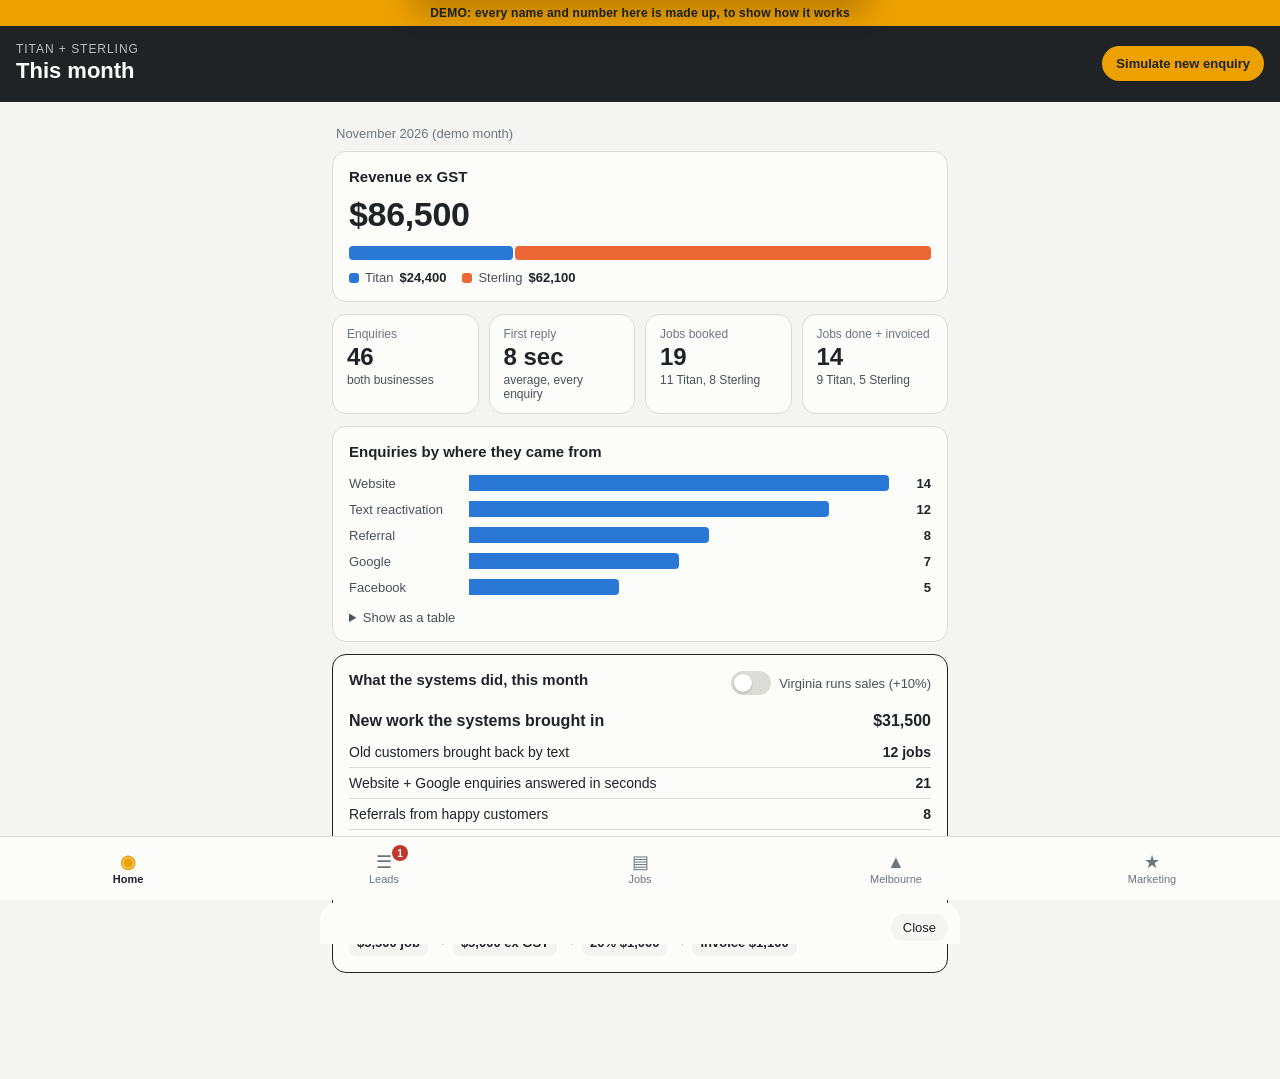
==== app/index.html @ 74ef2dd5 "Demo site and app for Sterling + Titan (all data made up)" ====
<!DOCTYPE html>
<html lang="en-AU">
<head>
<meta charset="utf-8">
<meta name="viewport" content="width=device-width, initial-scale=1, viewport-fit=cover">
<meta name="robots" content="noindex, nofollow">
<title>Hoists Hub (DEMO)</title>
<meta name="theme-color" content="#1f2326">
<meta name="apple-mobile-web-app-capable" content="yes">
<meta name="mobile-web-app-capable" content="yes">
<meta name="apple-mobile-web-app-status-bar-style" content="black-translucent">
<meta name="apple-mobile-web-app-title" content="Hoists Hub">
<link rel="manifest" href="manifest.webmanifest">
<link rel="icon" href="icon.svg" type="image/svg+xml">
<link rel="apple-touch-icon" href="icon-180.png">
<link rel="stylesheet" href="app.css">
</head>
<body>
<div class="demo-banner" role="note">DEMO: every name and number here is made up, to show how it works</div>

<header class="topbar">
  <div>
    <div class="topbar-kicker">Titan + Sterling</div>
    <h1 class="topbar-title" id="screen-title">This month</h1>
  </div>
  <button class="ping-btn" id="simulate" type="button">Simulate new enquiry</button>
</header>

<main id="main">

  <!-- HOME -->
  <section class="screen is-active" id="screen-home" data-title="This month" aria-labelledby="screen-title">
    <div class="month-line" id="month-line"></div>

    <div class="card">
      <h2 class="card-title">Revenue ex GST</h2>
      <div class="hero-number" id="rev-combined"></div>
      <div class="split-bar" id="rev-split" role="img"></div>
      <div class="legend" id="rev-legend"></div>
    </div>

    <div class="tiles" id="tiles"></div>

    <div class="card">
      <h2 class="card-title">Enquiries by where they came from</h2>
      <div class="chart" id="source-chart"></div>
      <details class="table-view">
        <summary>Show as a table</summary>
        <table id="source-table"></table>
      </details>
    </div>

    <div class="card deal-card">
      <div class="deal-head">
        <h2 class="card-title">What the systems did, this month</h2>
        <label class="toggle">
          <input type="checkbox" id="sales-toggle">
          <span class="toggle-track"><span class="toggle-thumb"></span></span>
          <span class="toggle-label">Virginia runs sales (+10%)</span>
        </label>
      </div>
      <table class="deal-table" id="deal-table"></table>
      <p class="deal-note">How my share works, one job at a time (the full breakdown is in your monthly report):</p>
      <ol class="gst-steps" id="gst-steps"></ol>
    </div>
  </section>

  <!-- LEADS -->
  <section class="screen" id="screen-leads" data-title="Leads">
    <div class="filter-row" id="lead-filters" role="tablist" aria-label="Filter leads by business"></div>
    <ul class="lead-list" id="lead-list"></ul>
  </section>

  <!-- JOBS -->
  <section class="screen" id="screen-jobs" data-title="Titan jobs">
    <div class="card intro-card">
      <h2 class="card-title">Same hours, bigger jobs</h2>
      <p>Jobs are booked by area so a day never crosses Sydney twice. Workshops with 4 or more hoists go first.</p>
      <div class="tiles tiles-3" id="job-tiles"></div>
    </div>
    <div id="job-days"></div>
  </section>

  <!-- MELBOURNE -->
  <section class="screen" id="screen-melb" data-title="Melbourne">
    <div class="tiles" id="melb-tiles"></div>
    <div class="card">
      <h2 class="card-title">Does the depot pay for itself?</h2>
      <div class="meter" id="depot-meter"></div>
      <p class="muted" id="depot-note"></p>
    </div>
    <div class="card">
      <h2 class="card-title">VIC pipeline</h2>
      <ul class="pipe-list" id="melb-pipe"></ul>
    </div>
  </section>

  <!-- MARKETING -->
  <section class="screen" id="screen-mkt" data-title="Marketing">
    <div class="card">
      <h2 class="card-title">This month's top 3</h2>
      <p class="muted">You ask for anything. Each month we pick three and work down the list.</p>
      <ol class="queue" id="queue-top"></ol>
    </div>
    <div class="card">
      <h2 class="card-title">Up next on the list</h2>
      <ul class="queue queue-next" id="queue-next"></ul>
    </div>
    <div class="card">
      <h2 class="card-title">Content this fortnight</h2>
      <div class="cal-strip" id="cal-strip"></div>
      <p class="muted">Built from the job photos and clips you send. You approve the plan, we post it.</p>
    </div>
  </section>

</main>

<!-- lead detail sheet -->
<div class="sheet-backdrop" id="sheet-backdrop" hidden></div>
<aside class="sheet" id="sheet" aria-hidden="true" aria-labelledby="sheet-title" role="dialog">
  <button class="sheet-close" id="sheet-close" type="button" aria-label="Close">Close</button>
  <div id="sheet-body"></div>
</aside>

<!-- notification -->
<div class="toast" id="toast" role="status" aria-live="polite"></div>

<!-- chart tooltip -->
<div class="tooltip" id="tooltip" hidden></div>

<nav class="tabbar" aria-label="Sections">
  <button class="tab is-active" data-screen="home" type="button"><span class="tab-icon" aria-hidden="true">&#9673;</span>Home</button>
  <button class="tab" data-screen="leads" type="button"><span class="tab-icon" aria-hidden="true">&#9776;</span>Leads<span class="tab-badge" id="lead-badge"></span></button>
  <button class="tab" data-screen="jobs" type="button"><span class="tab-icon" aria-hidden="true">&#9636;</span>Jobs</button>
  <button class="tab" data-screen="melb" type="button"><span class="tab-icon" aria-hidden="true">&#9650;</span>Melbourne</button>
  <button class="tab" data-screen="mkt" type="button"><span class="tab-icon" aria-hidden="true">&#9733;</span>Marketing</button>
</nav>

<script src="app.js"></script>
</body>
</html>
---- app/app.css ----
:root {
  --ink: #1f2326;
  --ink-2: #4a5157;
  --ink-3: #6e767c;
  --line: #dcdcd7;
  --surface: #fcfcfb;
  --bg: #f4f4f2;
  --accent: #eda100;
  --accent-ink: #1f2326;
  --titan: #2a78d6;
  --sterling: #eb6834;
  --good: #008300;
  --warn: #9a6a00;
  --bad: #c0362c;
  --radius: 14px;
  --tabbar-h: 64px;
  font-family: -apple-system, BlinkMacSystemFont, "Segoe UI", Roboto, Helvetica, Arial, sans-serif;
  color: var(--ink);
  background: var(--bg);
  -webkit-text-size-adjust: 100%;
}
* { box-sizing: border-box; }
html, body { overflow-x: hidden; }
body { margin: 0; min-height: 100vh; padding-bottom: calc(var(--tabbar-h) + env(safe-area-inset-bottom) + 16px); }
button { font: inherit; color: inherit; cursor: pointer; }
h1, h2, h3, p { margin: 0; }

.demo-banner {
  position: sticky; top: 0; z-index: 40;
  background: var(--accent); color: var(--accent-ink);
  font-size: 12px; font-weight: 700; text-align: center;
  padding: 6px 12px; padding-top: calc(6px + env(safe-area-inset-top));
  letter-spacing: .02em;
}

.topbar {
  display: flex; align-items: center; justify-content: space-between; gap: 12px;
  background: var(--ink); color: #fff; padding: 16px 16px 18px;
}
.topbar-kicker { font-size: 12px; color: #b9bfc3; text-transform: uppercase; letter-spacing: .08em; }
.topbar-title { font-size: 22px; font-weight: 750; margin-top: 2px; }
.ping-btn {
  flex: none;
  background: var(--accent); color: var(--accent-ink); border: 0; border-radius: 999px;
  padding: 10px 14px; font-size: 13px; font-weight: 700; white-space: nowrap;
}
.ping-btn:active { transform: scale(.97); }

main { max-width: 640px; margin: 0 auto; padding: 14px 12px; }
.screen { display: none; }
.screen.is-active { display: block; animation: fade .18s ease-out; }
@keyframes fade { from { transform: translateY(4px); } to { transform: none; } }

.month-line { font-size: 13px; color: var(--ink-3); margin: 2px 4px 10px; }
.muted { color: var(--ink-3); font-size: 13px; margin-top: 8px; line-height: 1.45; }

.card {
  background: var(--surface); border: 1px solid var(--line); border-radius: var(--radius);
  padding: 16px; margin-bottom: 12px;
}
.card-title { font-size: 15px; font-weight: 700; margin-bottom: 10px; }
.intro-card p { color: var(--ink-2); font-size: 14px; line-height: 1.45; margin-bottom: 12px; }

.hero-number { font-size: 34px; font-weight: 800; letter-spacing: -.01em; }

.split-bar { display: flex; gap: 2px; height: 14px; margin: 12px 0 10px; }
.split-seg { height: 100%; border-radius: 4px; }
.legend { display: flex; flex-wrap: wrap; gap: 6px 16px; font-size: 13px; color: var(--ink-2); }
.legend-item { display: inline-flex; align-items: center; gap: 6px; }
.legend-swatch { width: 10px; height: 10px; border-radius: 3px; display: inline-block; }
.legend-value { color: var(--ink); font-weight: 650; }

.tiles { display: grid; grid-template-columns: repeat(2, minmax(0, 1fr)); gap: 10px; margin-bottom: 12px; }
.tiles-3 { grid-template-columns: repeat(3, minmax(0, 1fr)); margin-bottom: 0; }
.tile { min-width: 0; overflow-wrap: anywhere; background: var(--surface); border: 1px solid var(--line); border-radius: var(--radius); padding: 12px 14px; }
.intro-card .tile { min-width: 0; overflow-wrap: anywhere; background: var(--bg); border: 0; }
.tile-label { font-size: 12px; color: var(--ink-3); }
.tile-value { font-size: 24px; font-weight: 800; margin-top: 2px; }
.tile-sub { font-size: 12px; color: var(--ink-2); margin-top: 2px; }

/* bar chart */
.chart { width: 100%; }
.bar-row { display: grid; grid-template-columns: 112px minmax(0, 1fr) 34px; align-items: center; gap: 8px; padding: 5px 0; }
.bar-label { font-size: 13px; color: var(--ink-2); }
.bar-track { height: 16px; position: relative; }
.bar-fill { height: 100%; border-radius: 0 4px 4px 0; background: var(--titan); min-width: 2px; }
.bar-value { font-size: 13px; font-weight: 650; text-align: right; }
.bar-row:hover .bar-fill, .bar-row:focus .bar-fill { filter: brightness(.9); }
.bar-row:focus { outline: 2px solid var(--accent); outline-offset: 2px; border-radius: 6px; }
.table-view { margin-top: 10px; font-size: 13px; color: var(--ink-2); }
.table-view summary { cursor: pointer; }
.table-view table { width: 100%; border-collapse: collapse; margin-top: 8px; }
.table-view td, .table-view th { text-align: left; padding: 4px 0; border-bottom: 1px solid var(--line); }
.table-view td:last-child, .table-view th:last-child { text-align: right; }

/* deal */
.deal-card { border-color: var(--ink); }
.deal-head { display: flex; justify-content: space-between; align-items: flex-start; gap: 10px; flex-wrap: wrap; }
.deal-table { width: 100%; border-collapse: collapse; font-size: 14px; margin-top: 4px; }
.deal-table td { padding: 7px 0; border-bottom: 1px solid var(--line); }
.deal-table td:last-child { text-align: right; font-weight: 650; white-space: nowrap; }
.deal-table tr.minus td { color: var(--ink-3); }
.deal-table tr.total td { font-weight: 800; font-size: 16px; border-bottom: 0; padding-top: 10px; }
.deal-table tr.sub td { font-weight: 750; }
.deal-note { font-size: 13px; color: var(--ink-3); margin-top: 14px; }
.gst-steps { list-style: none; padding: 0; margin: 8px 0 0; display: flex; flex-wrap: wrap; gap: 6px; align-items: center; font-size: 13px; }
.gst-steps li { background: var(--bg); border-radius: 8px; padding: 6px 8px; font-weight: 600; }
.gst-steps li.arrow { background: none; padding: 0; color: var(--ink-3); font-weight: 400; }

.toggle { display: inline-flex; align-items: center; gap: 8px; font-size: 13px; color: var(--ink-2); cursor: pointer; }
.toggle input { position: absolute; opacity: 0; width: 1px; height: 1px; }
.toggle-track { width: 40px; height: 24px; border-radius: 999px; background: var(--line); position: relative; transition: background .15s; flex: none; }
.toggle-thumb { position: absolute; top: 3px; left: 3px; width: 18px; height: 18px; border-radius: 50%; background: #fff; box-shadow: 0 1px 2px rgba(0,0,0,.25); transition: left .15s; }
.toggle input:checked + .toggle-track { background: var(--ink); }
.toggle input:checked + .toggle-track .toggle-thumb { left: 19px; }
.toggle input:focus-visible + .toggle-track { outline: 2px solid var(--accent); outline-offset: 2px; }

/* leads */
.filter-row { display: flex; gap: 6px; margin-bottom: 10px; overflow-x: auto; }
.chip { border: 1px solid var(--line); background: var(--surface); border-radius: 999px; padding: 7px 12px; font-size: 13px; white-space: nowrap; }
.chip.is-on { background: var(--ink); color: #fff; border-color: var(--ink); }
.lead-list { list-style: none; margin: 0; padding: 0; }
.lead {
  display: grid; grid-template-columns: 1fr auto; gap: 4px 10px; width: 100%; text-align: left;
  background: var(--surface); border: 1px solid var(--line); border-radius: var(--radius);
  padding: 12px 14px; margin-bottom: 8px;
}
.lead-name { font-weight: 700; font-size: 15px; }
.lead-what { font-size: 13px; color: var(--ink-2); grid-column: 1 / 2; }
.lead-meta { font-size: 12px; color: var(--ink-3); grid-column: 1 / -1; display: flex; gap: 10px; flex-wrap: wrap; align-items: center; }
.biz-dot { width: 8px; height: 8px; border-radius: 50%; display: inline-block; margin-right: 4px; vertical-align: 1px; }
.status { font-size: 12px; font-weight: 700; border-radius: 999px; padding: 3px 8px; align-self: start; white-space: nowrap; }
.status::before { margin-right: 4px; }
.st-new { background: #fff3d6; color: #6b4a00; } .st-new::before { content: "\25CF"; }
.st-replied { background: #e6eef9; color: #1c4f8f; } .st-replied::before { content: "\21A9"; }
.st-booked { background: #e4f2e4; color: #145c14; } .st-booked::before { content: "\2713"; }
.st-won { background: var(--good); color: #fff; } .st-won::before { content: "$"; }
.st-lost { background: #eeeeec; color: var(--ink-3); } .st-lost::before { content: "\2715"; }

/* sheet */
.sheet-backdrop { position: fixed; inset: 0; background: rgba(15,18,20,.45); z-index: 60; }
.sheet {
  position: fixed; left: 0; right: 0; bottom: 0; z-index: 61;
  max-width: 640px; margin: 0 auto; max-height: 86vh; overflow-y: auto;
  background: var(--surface); border-radius: 18px 18px 0 0; padding: 18px 18px calc(24px + env(safe-area-inset-bottom));
  transform: translateY(105%); transition: transform .22s ease-out;
}
.sheet.is-open { transform: none; }
.sheet-close { position: absolute; top: 12px; right: 12px; border: 0; background: var(--bg); border-radius: 999px; padding: 6px 12px; font-size: 13px; }
.sheet h3 { font-size: 19px; margin: 4px 70px 4px 0; }
.sheet .kv { display: grid; grid-template-columns: 110px 1fr; gap: 6px 10px; font-size: 14px; margin: 12px 0 16px; }
.sheet .kv dt { color: var(--ink-3); }
.sheet .kv dd { margin: 0; }
.timeline { list-style: none; margin: 0; padding: 0 0 0 18px; border-left: 2px solid var(--line); }
.timeline li { position: relative; padding: 0 0 14px 6px; font-size: 14px; }
.timeline li::before { content: ""; position: absolute; left: -25px; top: 3px; width: 12px; height: 12px; border-radius: 50%; background: var(--surface); border: 2px solid var(--ink-3); }
.timeline li.done::before { background: var(--ink); border-color: var(--ink); }
.timeline li.todo { color: var(--ink-3); }
.timeline .t-time { font-size: 12px; color: var(--ink-3); display: block; }
.quote { background: var(--bg); border-radius: 10px; padding: 10px 12px; font-size: 14px; margin: 4px 0 0; color: var(--ink-2); }

/* jobs */
.day { margin-bottom: 14px; }
.day-head { display: flex; justify-content: space-between; align-items: baseline; margin: 4px 4px 8px; }
.day-name { font-weight: 750; font-size: 15px; }
.day-area { font-size: 13px; color: var(--ink-3); }
.job { background: var(--surface); border: 1px solid var(--line); border-radius: var(--radius); padding: 12px 14px; margin-bottom: 8px; display: grid; grid-template-columns: 1fr auto; gap: 2px 10px; }
.job-title { font-weight: 700; }
.job-sub { font-size: 13px; color: var(--ink-2); }
.job-value { font-weight: 750; text-align: right; }
.flag { display: inline-block; background: var(--ink); color: #fff; font-size: 11px; font-weight: 700; border-radius: 6px; padding: 2px 6px; margin-left: 6px; vertical-align: 2px; }

/* melbourne */
.meter { margin: 6px 0 4px; }
.meter-row { display: grid; grid-template-columns: 120px minmax(0, 1fr); gap: 8px; align-items: center; margin-bottom: 8px; font-size: 13px; color: var(--ink-2); }
.meter-track { height: 18px; background: var(--bg); border-radius: 4px; position: relative; }
.meter-fill { height: 100%; border-radius: 0 4px 4px 0; }
.meter-val { font-weight: 700; color: var(--ink); }
.pipe-list { list-style: none; margin: 0; padding: 0; }
.pipe-list li { display: grid; grid-template-columns: 1fr auto; gap: 2px 10px; padding: 10px 0; border-bottom: 1px solid var(--line); font-size: 14px; }
.pipe-list li:last-child { border-bottom: 0; }
.pipe-sub { font-size: 12px; color: var(--ink-3); }

/* marketing */
.queue { margin: 10px 0 0; padding: 0; list-style: none; counter-reset: q; }
.queue li { display: grid; grid-template-columns: 30px 1fr auto; gap: 2px 10px; padding: 10px 0; border-bottom: 1px solid var(--line); align-items: start; }
.queue li:last-child { border-bottom: 0; }
#queue-top li::before { counter-increment: q; content: counter(q); width: 26px; height: 26px; border-radius: 50%; background: var(--ink); color: #fff; font-weight: 700; font-size: 13px; display: grid; place-items: center; }
.queue-next li { grid-template-columns: 1fr auto; }
.q-title { font-weight: 700; font-size: 14px; }
.q-sub { font-size: 12px; color: var(--ink-3); grid-column: 2 / 3; }
.queue-next .q-sub { grid-column: 1 / 2; }
.q-state { font-size: 12px; font-weight: 700; color: var(--ink-2); white-space: nowrap; }
.cal-strip { display: grid; grid-template-columns: repeat(7, minmax(0, 1fr)); gap: 4px; }
.cal-day { background: var(--bg); border-radius: 8px; padding: 6px 4px; min-height: 66px; font-size: 11px; text-align: center; }
.cal-date { font-weight: 700; color: var(--ink-2); display: block; margin-bottom: 4px; }
.cal-post { display: block; font-size: 10px; line-height: 1.2; overflow-wrap: anywhere; border-radius: 5px; padding: 3px 2px; margin-top: 3px; color: #fff; font-weight: 650; }
.cal-post.titan { background: var(--titan); }
.cal-post.sterling { background: var(--sterling); }

/* toast */
.toast {
  position: fixed; left: 12px; right: 12px; top: calc(14px + env(safe-area-inset-top)); z-index: 80;
  max-width: 460px; margin: 0 auto;
  background: rgba(31,35,38,.97); color: #fff; border-radius: 16px; padding: 12px 14px;
  box-shadow: 0 10px 30px rgba(0,0,0,.3);
  transform: translateY(-160%); transition: transform .3s cubic-bezier(.2,.9,.3,1.2);
}
.toast.is-on { transform: none; }
.toast-app { font-size: 11px; color: #b9bfc3; text-transform: uppercase; letter-spacing: .06em; display: flex; justify-content: space-between; }
.toast-title { font-weight: 750; margin-top: 4px; }
.toast-body { font-size: 14px; color: #e3e6e8; margin-top: 2px; line-height: 1.4; }
.toast-reply { font-size: 12px; color: var(--accent); margin-top: 6px; }

/* tooltip */
.tooltip { position: fixed; z-index: 90; pointer-events: none; background: var(--ink); color: #fff; font-size: 12px; padding: 6px 8px; border-radius: 6px; max-width: 220px; }

/* tabbar */
.tabbar {
  position: fixed; left: 0; right: 0; bottom: 0; z-index: 50;
  display: grid; grid-template-columns: repeat(5, minmax(0, 1fr));
  background: var(--surface); border-top: 1px solid var(--line);
  padding-bottom: env(safe-area-inset-bottom); height: calc(var(--tabbar-h) + env(safe-area-inset-bottom));
}
.tab { background: none; border: 0; display: flex; flex-direction: column; align-items: center; justify-content: center; gap: 2px; font-size: 11px; color: var(--ink-3); position: relative; }
.tab-icon { font-size: 18px; line-height: 1; }
.tab.is-active { color: var(--ink); font-weight: 700; }
.tab.is-active .tab-icon { color: var(--accent); }
.tab-badge { position: absolute; top: 8px; left: calc(50% + 8px); background: var(--bad); color: #fff; font-size: 10px; font-weight: 700; border-radius: 999px; min-width: 16px; height: 16px; padding: 0 4px; display: none; align-items: center; justify-content: center; }
.tab-badge.is-on { display: inline-flex; }

@media (min-width: 700px) {
  main { padding-top: 22px; }
  .tiles { grid-template-columns: repeat(4, minmax(0, 1fr)); }
  .tiles-3 { grid-template-columns: repeat(3, minmax(0, 1fr)); }
}
@media (prefers-reduced-motion: reduce) {
  * { transition: none !important; animation: none !important; }
}
@media (forced-colors: active) {
  .split-seg, .bar-fill, .meter-fill, .cal-post { forced-color-adjust: none; border: 1px solid CanvasText; }
}

.tiles-3 .tile { padding: 10px; }
.tiles-3 .tile-value { font-size: 19px; }
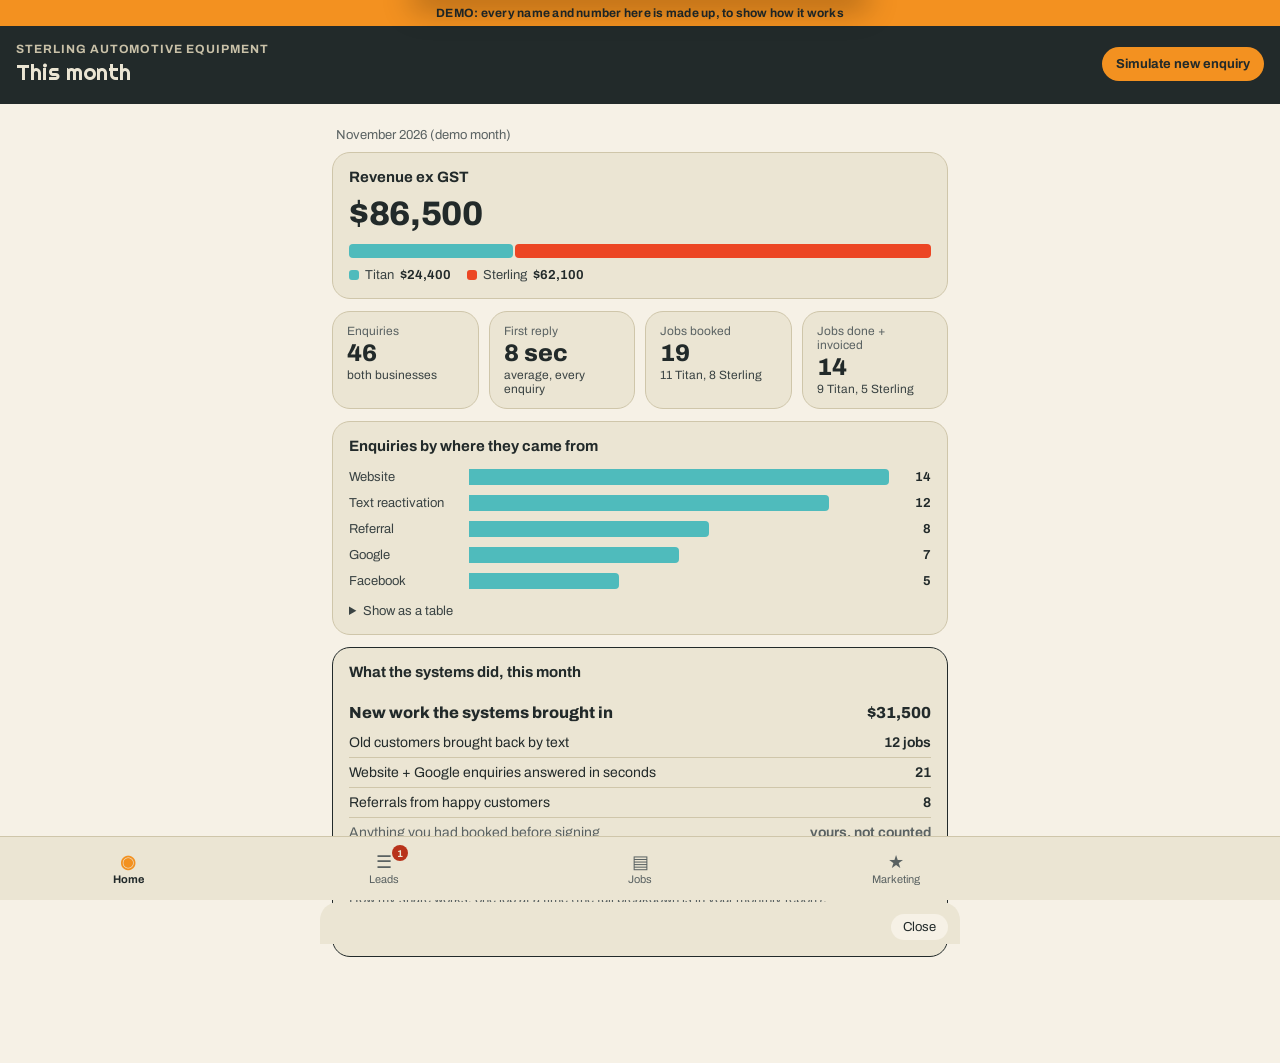
==== commit 959cab10: "Sterling-only 3D rebuild; drop Melbourne page, sales toggle and invoice line" ====
--- a/app/index.html
+++ b/app/index.html
@@ -5,7 +5,7 @@
 <meta name="viewport" content="width=device-width, initial-scale=1, viewport-fit=cover">
 <meta name="robots" content="noindex, nofollow">
 <title>Hoists Hub (DEMO)</title>
-<meta name="theme-color" content="#1f2326">
+<meta name="theme-color" content="#222A2A">
 <meta name="apple-mobile-web-app-capable" content="yes">
 <meta name="mobile-web-app-capable" content="yes">
 <meta name="apple-mobile-web-app-status-bar-style" content="black-translucent">
@@ -13,6 +13,8 @@
 <link rel="manifest" href="manifest.webmanifest">
 <link rel="icon" href="icon.svg" type="image/svg+xml">
 <link rel="apple-touch-icon" href="icon-180.png">
+<link rel="preconnect" href="https://fonts.googleapis.com"><link rel="preconnect" href="https://fonts.gstatic.com" crossorigin>
+<link rel="stylesheet" href="https://fonts.googleapis.com/css2?family=Archivo:wght@400;500;600;700;800&family=Righteous&display=swap">
 <link rel="stylesheet" href="app.css">
 </head>
 <body>
@@ -20,7 +22,7 @@
 
 <header class="topbar">
   <div>
-    <div class="topbar-kicker">Titan + Sterling</div>
+    <div class="topbar-kicker">Sterling Automotive Equipment</div>
     <h1 class="topbar-title" id="screen-title">This month</h1>
   </div>
   <button class="ping-btn" id="simulate" type="button">Simulate new enquiry</button>
@@ -53,11 +55,6 @@
     <div class="card deal-card">
       <div class="deal-head">
         <h2 class="card-title">What the systems did, this month</h2>
-        <label class="toggle">
-          <input type="checkbox" id="sales-toggle">
-          <span class="toggle-track"><span class="toggle-thumb"></span></span>
-          <span class="toggle-label">Virginia runs sales (+10%)</span>
-        </label>
       </div>
       <table class="deal-table" id="deal-table"></table>
       <p class="deal-note">How my share works, one job at a time (the full breakdown is in your monthly report):</p>
@@ -79,20 +76,6 @@
       <div class="tiles tiles-3" id="job-tiles"></div>
     </div>
     <div id="job-days"></div>
-  </section>
-
-  <!-- MELBOURNE -->
-  <section class="screen" id="screen-melb" data-title="Melbourne">
-    <div class="tiles" id="melb-tiles"></div>
-    <div class="card">
-      <h2 class="card-title">Does the depot pay for itself?</h2>
-      <div class="meter" id="depot-meter"></div>
-      <p class="muted" id="depot-note"></p>
-    </div>
-    <div class="card">
-      <h2 class="card-title">VIC pipeline</h2>
-      <ul class="pipe-list" id="melb-pipe"></ul>
-    </div>
   </section>
 
   <!-- MARKETING -->
@@ -132,7 +115,6 @@
   <button class="tab is-active" data-screen="home" type="button"><span class="tab-icon" aria-hidden="true">&#9673;</span>Home</button>
   <button class="tab" data-screen="leads" type="button"><span class="tab-icon" aria-hidden="true">&#9776;</span>Leads<span class="tab-badge" id="lead-badge"></span></button>
   <button class="tab" data-screen="jobs" type="button"><span class="tab-icon" aria-hidden="true">&#9636;</span>Jobs</button>
-  <button class="tab" data-screen="melb" type="button"><span class="tab-icon" aria-hidden="true">&#9650;</span>Melbourne</button>
   <button class="tab" data-screen="mkt" type="button"><span class="tab-icon" aria-hidden="true">&#9733;</span>Marketing</button>
 </nav>
 
--- a/app/app.css
+++ b/app/app.css
@@ -1,20 +1,20 @@
 :root {
-  --ink: #1f2326;
-  --ink-2: #4a5157;
-  --ink-3: #6e767c;
-  --line: #dcdcd7;
-  --surface: #fcfcfb;
-  --bg: #f4f4f2;
-  --accent: #eda100;
-  --accent-ink: #1f2326;
-  --titan: #2a78d6;
-  --sterling: #eb6834;
-  --good: #008300;
-  --warn: #9a6a00;
-  --bad: #c0362c;
-  --radius: 14px;
+  --ink: #222A2A;
+  --ink-2: #3A4343;
+  --ink-3: #5A6262;
+  --line: #CFC6AA;
+  --surface: #EBE5D3;
+  --bg: #F6F1E6;
+  --accent: #F39120;
+  --accent-ink: #222A2A;
+  --titan: #4FBBBC;
+  --sterling: #EC4624;
+  --good: #2A6E6F;
+  --warn: #8A4A0C;
+  --bad: #B8321A;
+  --radius: 18px;
   --tabbar-h: 64px;
-  font-family: -apple-system, BlinkMacSystemFont, "Segoe UI", Roboto, Helvetica, Arial, sans-serif;
+  font-family: "Archivo", "Helvetica Neue", Arial, sans-serif;
   color: var(--ink);
   background: var(--bg);
   -webkit-text-size-adjust: 100%;
@@ -35,10 +35,10 @@
 
 .topbar {
   display: flex; align-items: center; justify-content: space-between; gap: 12px;
-  background: var(--ink); color: #fff; padding: 16px 16px 18px;
-}
-.topbar-kicker { font-size: 12px; color: #b9bfc3; text-transform: uppercase; letter-spacing: .08em; }
-.topbar-title { font-size: 22px; font-weight: 750; margin-top: 2px; }
+  background: var(--ink); color: #EBE5D3; padding: 16px 16px 18px;
+}
+.topbar-kicker { font-size: 12px; font-weight: 700; color: #C9C1A8; text-transform: uppercase; letter-spacing: .08em; }
+.topbar-title { font-family: "Righteous", "Bungee", system-ui, sans-serif; font-size: 22px; font-weight: 400; margin-top: 2px; }
 .ping-btn {
   flex: none;
   background: var(--accent); color: var(--accent-ink); border: 0; border-radius: 999px;
@@ -110,7 +110,7 @@
 .toggle { display: inline-flex; align-items: center; gap: 8px; font-size: 13px; color: var(--ink-2); cursor: pointer; }
 .toggle input { position: absolute; opacity: 0; width: 1px; height: 1px; }
 .toggle-track { width: 40px; height: 24px; border-radius: 999px; background: var(--line); position: relative; transition: background .15s; flex: none; }
-.toggle-thumb { position: absolute; top: 3px; left: 3px; width: 18px; height: 18px; border-radius: 50%; background: #fff; box-shadow: 0 1px 2px rgba(0,0,0,.25); transition: left .15s; }
+.toggle-thumb { position: absolute; top: 3px; left: 3px; width: 18px; height: 18px; border-radius: 50%; background: #EBE5D3; box-shadow: 0 1px 2px rgba(0,0,0,.25); transition: left .15s; }
 .toggle input:checked + .toggle-track { background: var(--ink); }
 .toggle input:checked + .toggle-track .toggle-thumb { left: 19px; }
 .toggle input:focus-visible + .toggle-track { outline: 2px solid var(--accent); outline-offset: 2px; }
@@ -118,7 +118,7 @@
 /* leads */
 .filter-row { display: flex; gap: 6px; margin-bottom: 10px; overflow-x: auto; }
 .chip { border: 1px solid var(--line); background: var(--surface); border-radius: 999px; padding: 7px 12px; font-size: 13px; white-space: nowrap; }
-.chip.is-on { background: var(--ink); color: #fff; border-color: var(--ink); }
+.chip.is-on { background: var(--ink); color: #EBE5D3; border-color: var(--ink); }
 .lead-list { list-style: none; margin: 0; padding: 0; }
 .lead {
   display: grid; grid-template-columns: 1fr auto; gap: 4px 10px; width: 100%; text-align: left;
@@ -131,11 +131,11 @@
 .biz-dot { width: 8px; height: 8px; border-radius: 50%; display: inline-block; margin-right: 4px; vertical-align: 1px; }
 .status { font-size: 12px; font-weight: 700; border-radius: 999px; padding: 3px 8px; align-self: start; white-space: nowrap; }
 .status::before { margin-right: 4px; }
-.st-new { background: #fff3d6; color: #6b4a00; } .st-new::before { content: "\25CF"; }
-.st-replied { background: #e6eef9; color: #1c4f8f; } .st-replied::before { content: "\21A9"; }
-.st-booked { background: #e4f2e4; color: #145c14; } .st-booked::before { content: "\2713"; }
-.st-won { background: var(--good); color: #fff; } .st-won::before { content: "$"; }
-.st-lost { background: #eeeeec; color: var(--ink-3); } .st-lost::before { content: "\2715"; }
+.st-new { background: #F8D9B0; color: #6A3708; } .st-new::before { content: "\25CF"; }
+.st-replied { background: #CDEAEA; color: #1E5859; } .st-replied::before { content: "\21A9"; }
+.st-booked { background: #D3E9D9; color: #1E5A33; } .st-booked::before { content: "\2713"; }
+.st-won { background: var(--good); color: #EBE5D3; } .st-won::before { content: "$"; }
+.st-lost { background: #D6CDB2; color: var(--ink-3); } .st-lost::before { content: "\2715"; }
 
 /* sheet */
 .sheet-backdrop { position: fixed; inset: 0; background: rgba(15,18,20,.45); z-index: 60; }
@@ -168,7 +168,7 @@
 .job-title { font-weight: 700; }
 .job-sub { font-size: 13px; color: var(--ink-2); }
 .job-value { font-weight: 750; text-align: right; }
-.flag { display: inline-block; background: var(--ink); color: #fff; font-size: 11px; font-weight: 700; border-radius: 6px; padding: 2px 6px; margin-left: 6px; vertical-align: 2px; }
+.flag { display: inline-block; background: var(--ink); color: #EBE5D3; font-size: 11px; font-weight: 700; border-radius: 6px; padding: 2px 6px; margin-left: 6px; vertical-align: 2px; }
 
 /* melbourne */
 .meter { margin: 6px 0 4px; }
@@ -185,7 +185,7 @@
 .queue { margin: 10px 0 0; padding: 0; list-style: none; counter-reset: q; }
 .queue li { display: grid; grid-template-columns: 30px 1fr auto; gap: 2px 10px; padding: 10px 0; border-bottom: 1px solid var(--line); align-items: start; }
 .queue li:last-child { border-bottom: 0; }
-#queue-top li::before { counter-increment: q; content: counter(q); width: 26px; height: 26px; border-radius: 50%; background: var(--ink); color: #fff; font-weight: 700; font-size: 13px; display: grid; place-items: center; }
+#queue-top li::before { counter-increment: q; content: counter(q); width: 26px; height: 26px; border-radius: 50%; background: var(--ink); color: #EBE5D3; font-weight: 700; font-size: 13px; display: grid; place-items: center; }
 .queue-next li { grid-template-columns: 1fr auto; }
 .q-title { font-weight: 700; font-size: 14px; }
 .q-sub { font-size: 12px; color: var(--ink-3); grid-column: 2 / 3; }
@@ -194,7 +194,7 @@
 .cal-strip { display: grid; grid-template-columns: repeat(7, minmax(0, 1fr)); gap: 4px; }
 .cal-day { background: var(--bg); border-radius: 8px; padding: 6px 4px; min-height: 66px; font-size: 11px; text-align: center; }
 .cal-date { font-weight: 700; color: var(--ink-2); display: block; margin-bottom: 4px; }
-.cal-post { display: block; font-size: 10px; line-height: 1.2; overflow-wrap: anywhere; border-radius: 5px; padding: 3px 2px; margin-top: 3px; color: #fff; font-weight: 650; }
+.cal-post { display: block; font-size: 10px; line-height: 1.2; overflow-wrap: anywhere; border-radius: 5px; padding: 3px 2px; margin-top: 3px; color: #EBE5D3; font-weight: 650; }
 .cal-post.titan { background: var(--titan); }
 .cal-post.sterling { background: var(--sterling); }
 
@@ -202,18 +202,18 @@
 .toast {
   position: fixed; left: 12px; right: 12px; top: calc(14px + env(safe-area-inset-top)); z-index: 80;
   max-width: 460px; margin: 0 auto;
-  background: rgba(31,35,38,.97); color: #fff; border-radius: 16px; padding: 12px 14px;
+  background: rgba(34,42,42,.97); color: #EBE5D3; border-radius: 16px; padding: 12px 14px;
   box-shadow: 0 10px 30px rgba(0,0,0,.3);
   transform: translateY(-160%); transition: transform .3s cubic-bezier(.2,.9,.3,1.2);
 }
 .toast.is-on { transform: none; }
-.toast-app { font-size: 11px; color: #b9bfc3; text-transform: uppercase; letter-spacing: .06em; display: flex; justify-content: space-between; }
+.toast-app { font-size: 11px; color: #C9C1A8; text-transform: uppercase; letter-spacing: .06em; display: flex; justify-content: space-between; }
 .toast-title { font-weight: 750; margin-top: 4px; }
-.toast-body { font-size: 14px; color: #e3e6e8; margin-top: 2px; line-height: 1.4; }
+.toast-body { font-size: 14px; color: #E2DAC2; margin-top: 2px; line-height: 1.4; }
 .toast-reply { font-size: 12px; color: var(--accent); margin-top: 6px; }
 
 /* tooltip */
-.tooltip { position: fixed; z-index: 90; pointer-events: none; background: var(--ink); color: #fff; font-size: 12px; padding: 6px 8px; border-radius: 6px; max-width: 220px; }
+.tooltip { position: fixed; z-index: 90; pointer-events: none; background: var(--ink); color: #EBE5D3; font-size: 12px; padding: 6px 8px; border-radius: 6px; max-width: 220px; }
 
 /* tabbar */
 .tabbar {
@@ -226,7 +226,7 @@
 .tab-icon { font-size: 18px; line-height: 1; }
 .tab.is-active { color: var(--ink); font-weight: 700; }
 .tab.is-active .tab-icon { color: var(--accent); }
-.tab-badge { position: absolute; top: 8px; left: calc(50% + 8px); background: var(--bad); color: #fff; font-size: 10px; font-weight: 700; border-radius: 999px; min-width: 16px; height: 16px; padding: 0 4px; display: none; align-items: center; justify-content: center; }
+.tab-badge { position: absolute; top: 8px; left: calc(50% + 8px); background: var(--bad); color: #EBE5D3; font-size: 10px; font-weight: 700; border-radius: 999px; min-width: 16px; height: 16px; padding: 0 4px; display: none; align-items: center; justify-content: center; }
 .tab-badge.is-on { display: inline-flex; }
 
 @media (min-width: 700px) {
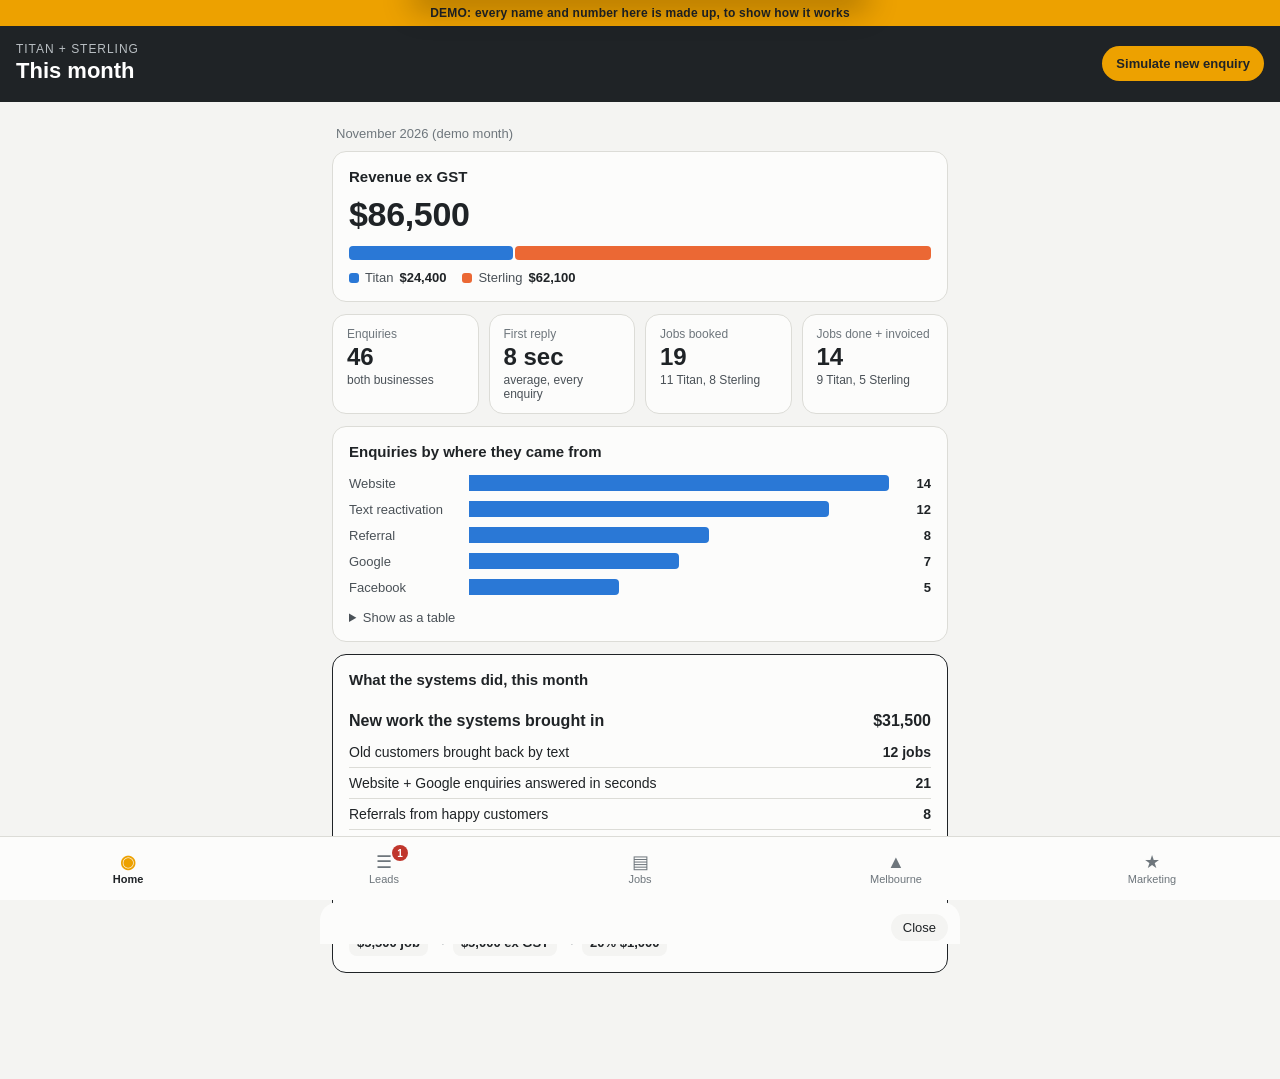
==== commit b7231fea: "App: back to 3 Nov version, minus sales toggle and invoice line" ====
--- a/app/index.html
+++ b/app/index.html
@@ -5,7 +5,7 @@
 <meta name="viewport" content="width=device-width, initial-scale=1, viewport-fit=cover">
 <meta name="robots" content="noindex, nofollow">
 <title>Hoists Hub (DEMO)</title>
-<meta name="theme-color" content="#222A2A">
+<meta name="theme-color" content="#1f2326">
 <meta name="apple-mobile-web-app-capable" content="yes">
 <meta name="mobile-web-app-capable" content="yes">
 <meta name="apple-mobile-web-app-status-bar-style" content="black-translucent">
@@ -13,8 +13,6 @@
 <link rel="manifest" href="manifest.webmanifest">
 <link rel="icon" href="icon.svg" type="image/svg+xml">
 <link rel="apple-touch-icon" href="icon-180.png">
-<link rel="preconnect" href="https://fonts.googleapis.com"><link rel="preconnect" href="https://fonts.gstatic.com" crossorigin>
-<link rel="stylesheet" href="https://fonts.googleapis.com/css2?family=Archivo:wght@400;500;600;700;800&family=Righteous&display=swap">
 <link rel="stylesheet" href="app.css">
 </head>
 <body>
@@ -22,7 +20,7 @@
 
 <header class="topbar">
   <div>
-    <div class="topbar-kicker">Sterling Automotive Equipment</div>
+    <div class="topbar-kicker">Titan + Sterling</div>
     <h1 class="topbar-title" id="screen-title">This month</h1>
   </div>
   <button class="ping-btn" id="simulate" type="button">Simulate new enquiry</button>
@@ -78,6 +76,20 @@
     <div id="job-days"></div>
   </section>
 
+  <!-- MELBOURNE -->
+  <section class="screen" id="screen-melb" data-title="Melbourne">
+    <div class="tiles" id="melb-tiles"></div>
+    <div class="card">
+      <h2 class="card-title">Does the depot pay for itself?</h2>
+      <div class="meter" id="depot-meter"></div>
+      <p class="muted" id="depot-note"></p>
+    </div>
+    <div class="card">
+      <h2 class="card-title">VIC pipeline</h2>
+      <ul class="pipe-list" id="melb-pipe"></ul>
+    </div>
+  </section>
+
   <!-- MARKETING -->
   <section class="screen" id="screen-mkt" data-title="Marketing">
     <div class="card">
@@ -115,6 +127,7 @@
   <button class="tab is-active" data-screen="home" type="button"><span class="tab-icon" aria-hidden="true">&#9673;</span>Home</button>
   <button class="tab" data-screen="leads" type="button"><span class="tab-icon" aria-hidden="true">&#9776;</span>Leads<span class="tab-badge" id="lead-badge"></span></button>
   <button class="tab" data-screen="jobs" type="button"><span class="tab-icon" aria-hidden="true">&#9636;</span>Jobs</button>
+  <button class="tab" data-screen="melb" type="button"><span class="tab-icon" aria-hidden="true">&#9650;</span>Melbourne</button>
   <button class="tab" data-screen="mkt" type="button"><span class="tab-icon" aria-hidden="true">&#9733;</span>Marketing</button>
 </nav>
 
--- a/app/app.css
+++ b/app/app.css
@@ -1,20 +1,20 @@
 :root {
-  --ink: #222A2A;
-  --ink-2: #3A4343;
-  --ink-3: #5A6262;
-  --line: #CFC6AA;
-  --surface: #EBE5D3;
-  --bg: #F6F1E6;
-  --accent: #F39120;
-  --accent-ink: #222A2A;
-  --titan: #4FBBBC;
-  --sterling: #EC4624;
-  --good: #2A6E6F;
-  --warn: #8A4A0C;
-  --bad: #B8321A;
-  --radius: 18px;
+  --ink: #1f2326;
+  --ink-2: #4a5157;
+  --ink-3: #6e767c;
+  --line: #dcdcd7;
+  --surface: #fcfcfb;
+  --bg: #f4f4f2;
+  --accent: #eda100;
+  --accent-ink: #1f2326;
+  --titan: #2a78d6;
+  --sterling: #eb6834;
+  --good: #008300;
+  --warn: #9a6a00;
+  --bad: #c0362c;
+  --radius: 14px;
   --tabbar-h: 64px;
-  font-family: "Archivo", "Helvetica Neue", Arial, sans-serif;
+  font-family: -apple-system, BlinkMacSystemFont, "Segoe UI", Roboto, Helvetica, Arial, sans-serif;
   color: var(--ink);
   background: var(--bg);
   -webkit-text-size-adjust: 100%;
@@ -35,10 +35,10 @@
 
 .topbar {
   display: flex; align-items: center; justify-content: space-between; gap: 12px;
-  background: var(--ink); color: #EBE5D3; padding: 16px 16px 18px;
-}
-.topbar-kicker { font-size: 12px; font-weight: 700; color: #C9C1A8; text-transform: uppercase; letter-spacing: .08em; }
-.topbar-title { font-family: "Righteous", "Bungee", system-ui, sans-serif; font-size: 22px; font-weight: 400; margin-top: 2px; }
+  background: var(--ink); color: #fff; padding: 16px 16px 18px;
+}
+.topbar-kicker { font-size: 12px; color: #b9bfc3; text-transform: uppercase; letter-spacing: .08em; }
+.topbar-title { font-size: 22px; font-weight: 750; margin-top: 2px; }
 .ping-btn {
   flex: none;
   background: var(--accent); color: var(--accent-ink); border: 0; border-radius: 999px;
@@ -110,7 +110,7 @@
 .toggle { display: inline-flex; align-items: center; gap: 8px; font-size: 13px; color: var(--ink-2); cursor: pointer; }
 .toggle input { position: absolute; opacity: 0; width: 1px; height: 1px; }
 .toggle-track { width: 40px; height: 24px; border-radius: 999px; background: var(--line); position: relative; transition: background .15s; flex: none; }
-.toggle-thumb { position: absolute; top: 3px; left: 3px; width: 18px; height: 18px; border-radius: 50%; background: #EBE5D3; box-shadow: 0 1px 2px rgba(0,0,0,.25); transition: left .15s; }
+.toggle-thumb { position: absolute; top: 3px; left: 3px; width: 18px; height: 18px; border-radius: 50%; background: #fff; box-shadow: 0 1px 2px rgba(0,0,0,.25); transition: left .15s; }
 .toggle input:checked + .toggle-track { background: var(--ink); }
 .toggle input:checked + .toggle-track .toggle-thumb { left: 19px; }
 .toggle input:focus-visible + .toggle-track { outline: 2px solid var(--accent); outline-offset: 2px; }
@@ -118,7 +118,7 @@
 /* leads */
 .filter-row { display: flex; gap: 6px; margin-bottom: 10px; overflow-x: auto; }
 .chip { border: 1px solid var(--line); background: var(--surface); border-radius: 999px; padding: 7px 12px; font-size: 13px; white-space: nowrap; }
-.chip.is-on { background: var(--ink); color: #EBE5D3; border-color: var(--ink); }
+.chip.is-on { background: var(--ink); color: #fff; border-color: var(--ink); }
 .lead-list { list-style: none; margin: 0; padding: 0; }
 .lead {
   display: grid; grid-template-columns: 1fr auto; gap: 4px 10px; width: 100%; text-align: left;
@@ -131,11 +131,11 @@
 .biz-dot { width: 8px; height: 8px; border-radius: 50%; display: inline-block; margin-right: 4px; vertical-align: 1px; }
 .status { font-size: 12px; font-weight: 700; border-radius: 999px; padding: 3px 8px; align-self: start; white-space: nowrap; }
 .status::before { margin-right: 4px; }
-.st-new { background: #F8D9B0; color: #6A3708; } .st-new::before { content: "\25CF"; }
-.st-replied { background: #CDEAEA; color: #1E5859; } .st-replied::before { content: "\21A9"; }
-.st-booked { background: #D3E9D9; color: #1E5A33; } .st-booked::before { content: "\2713"; }
-.st-won { background: var(--good); color: #EBE5D3; } .st-won::before { content: "$"; }
-.st-lost { background: #D6CDB2; color: var(--ink-3); } .st-lost::before { content: "\2715"; }
+.st-new { background: #fff3d6; color: #6b4a00; } .st-new::before { content: "\25CF"; }
+.st-replied { background: #e6eef9; color: #1c4f8f; } .st-replied::before { content: "\21A9"; }
+.st-booked { background: #e4f2e4; color: #145c14; } .st-booked::before { content: "\2713"; }
+.st-won { background: var(--good); color: #fff; } .st-won::before { content: "$"; }
+.st-lost { background: #eeeeec; color: var(--ink-3); } .st-lost::before { content: "\2715"; }
 
 /* sheet */
 .sheet-backdrop { position: fixed; inset: 0; background: rgba(15,18,20,.45); z-index: 60; }
@@ -168,7 +168,7 @@
 .job-title { font-weight: 700; }
 .job-sub { font-size: 13px; color: var(--ink-2); }
 .job-value { font-weight: 750; text-align: right; }
-.flag { display: inline-block; background: var(--ink); color: #EBE5D3; font-size: 11px; font-weight: 700; border-radius: 6px; padding: 2px 6px; margin-left: 6px; vertical-align: 2px; }
+.flag { display: inline-block; background: var(--ink); color: #fff; font-size: 11px; font-weight: 700; border-radius: 6px; padding: 2px 6px; margin-left: 6px; vertical-align: 2px; }
 
 /* melbourne */
 .meter { margin: 6px 0 4px; }
@@ -185,7 +185,7 @@
 .queue { margin: 10px 0 0; padding: 0; list-style: none; counter-reset: q; }
 .queue li { display: grid; grid-template-columns: 30px 1fr auto; gap: 2px 10px; padding: 10px 0; border-bottom: 1px solid var(--line); align-items: start; }
 .queue li:last-child { border-bottom: 0; }
-#queue-top li::before { counter-increment: q; content: counter(q); width: 26px; height: 26px; border-radius: 50%; background: var(--ink); color: #EBE5D3; font-weight: 700; font-size: 13px; display: grid; place-items: center; }
+#queue-top li::before { counter-increment: q; content: counter(q); width: 26px; height: 26px; border-radius: 50%; background: var(--ink); color: #fff; font-weight: 700; font-size: 13px; display: grid; place-items: center; }
 .queue-next li { grid-template-columns: 1fr auto; }
 .q-title { font-weight: 700; font-size: 14px; }
 .q-sub { font-size: 12px; color: var(--ink-3); grid-column: 2 / 3; }
@@ -194,7 +194,7 @@
 .cal-strip { display: grid; grid-template-columns: repeat(7, minmax(0, 1fr)); gap: 4px; }
 .cal-day { background: var(--bg); border-radius: 8px; padding: 6px 4px; min-height: 66px; font-size: 11px; text-align: center; }
 .cal-date { font-weight: 700; color: var(--ink-2); display: block; margin-bottom: 4px; }
-.cal-post { display: block; font-size: 10px; line-height: 1.2; overflow-wrap: anywhere; border-radius: 5px; padding: 3px 2px; margin-top: 3px; color: #EBE5D3; font-weight: 650; }
+.cal-post { display: block; font-size: 10px; line-height: 1.2; overflow-wrap: anywhere; border-radius: 5px; padding: 3px 2px; margin-top: 3px; color: #fff; font-weight: 650; }
 .cal-post.titan { background: var(--titan); }
 .cal-post.sterling { background: var(--sterling); }
 
@@ -202,18 +202,18 @@
 .toast {
   position: fixed; left: 12px; right: 12px; top: calc(14px + env(safe-area-inset-top)); z-index: 80;
   max-width: 460px; margin: 0 auto;
-  background: rgba(34,42,42,.97); color: #EBE5D3; border-radius: 16px; padding: 12px 14px;
+  background: rgba(31,35,38,.97); color: #fff; border-radius: 16px; padding: 12px 14px;
   box-shadow: 0 10px 30px rgba(0,0,0,.3);
   transform: translateY(-160%); transition: transform .3s cubic-bezier(.2,.9,.3,1.2);
 }
 .toast.is-on { transform: none; }
-.toast-app { font-size: 11px; color: #C9C1A8; text-transform: uppercase; letter-spacing: .06em; display: flex; justify-content: space-between; }
+.toast-app { font-size: 11px; color: #b9bfc3; text-transform: uppercase; letter-spacing: .06em; display: flex; justify-content: space-between; }
 .toast-title { font-weight: 750; margin-top: 4px; }
-.toast-body { font-size: 14px; color: #E2DAC2; margin-top: 2px; line-height: 1.4; }
+.toast-body { font-size: 14px; color: #e3e6e8; margin-top: 2px; line-height: 1.4; }
 .toast-reply { font-size: 12px; color: var(--accent); margin-top: 6px; }
 
 /* tooltip */
-.tooltip { position: fixed; z-index: 90; pointer-events: none; background: var(--ink); color: #EBE5D3; font-size: 12px; padding: 6px 8px; border-radius: 6px; max-width: 220px; }
+.tooltip { position: fixed; z-index: 90; pointer-events: none; background: var(--ink); color: #fff; font-size: 12px; padding: 6px 8px; border-radius: 6px; max-width: 220px; }
 
 /* tabbar */
 .tabbar {
@@ -226,7 +226,7 @@
 .tab-icon { font-size: 18px; line-height: 1; }
 .tab.is-active { color: var(--ink); font-weight: 700; }
 .tab.is-active .tab-icon { color: var(--accent); }
-.tab-badge { position: absolute; top: 8px; left: calc(50% + 8px); background: var(--bad); color: #EBE5D3; font-size: 10px; font-weight: 700; border-radius: 999px; min-width: 16px; height: 16px; padding: 0 4px; display: none; align-items: center; justify-content: center; }
+.tab-badge { position: absolute; top: 8px; left: calc(50% + 8px); background: var(--bad); color: #fff; font-size: 10px; font-weight: 700; border-radius: 999px; min-width: 16px; height: 16px; padding: 0 4px; display: none; align-items: center; justify-content: center; }
 .tab-badge.is-on { display: inline-flex; }
 
 @media (min-width: 700px) {
